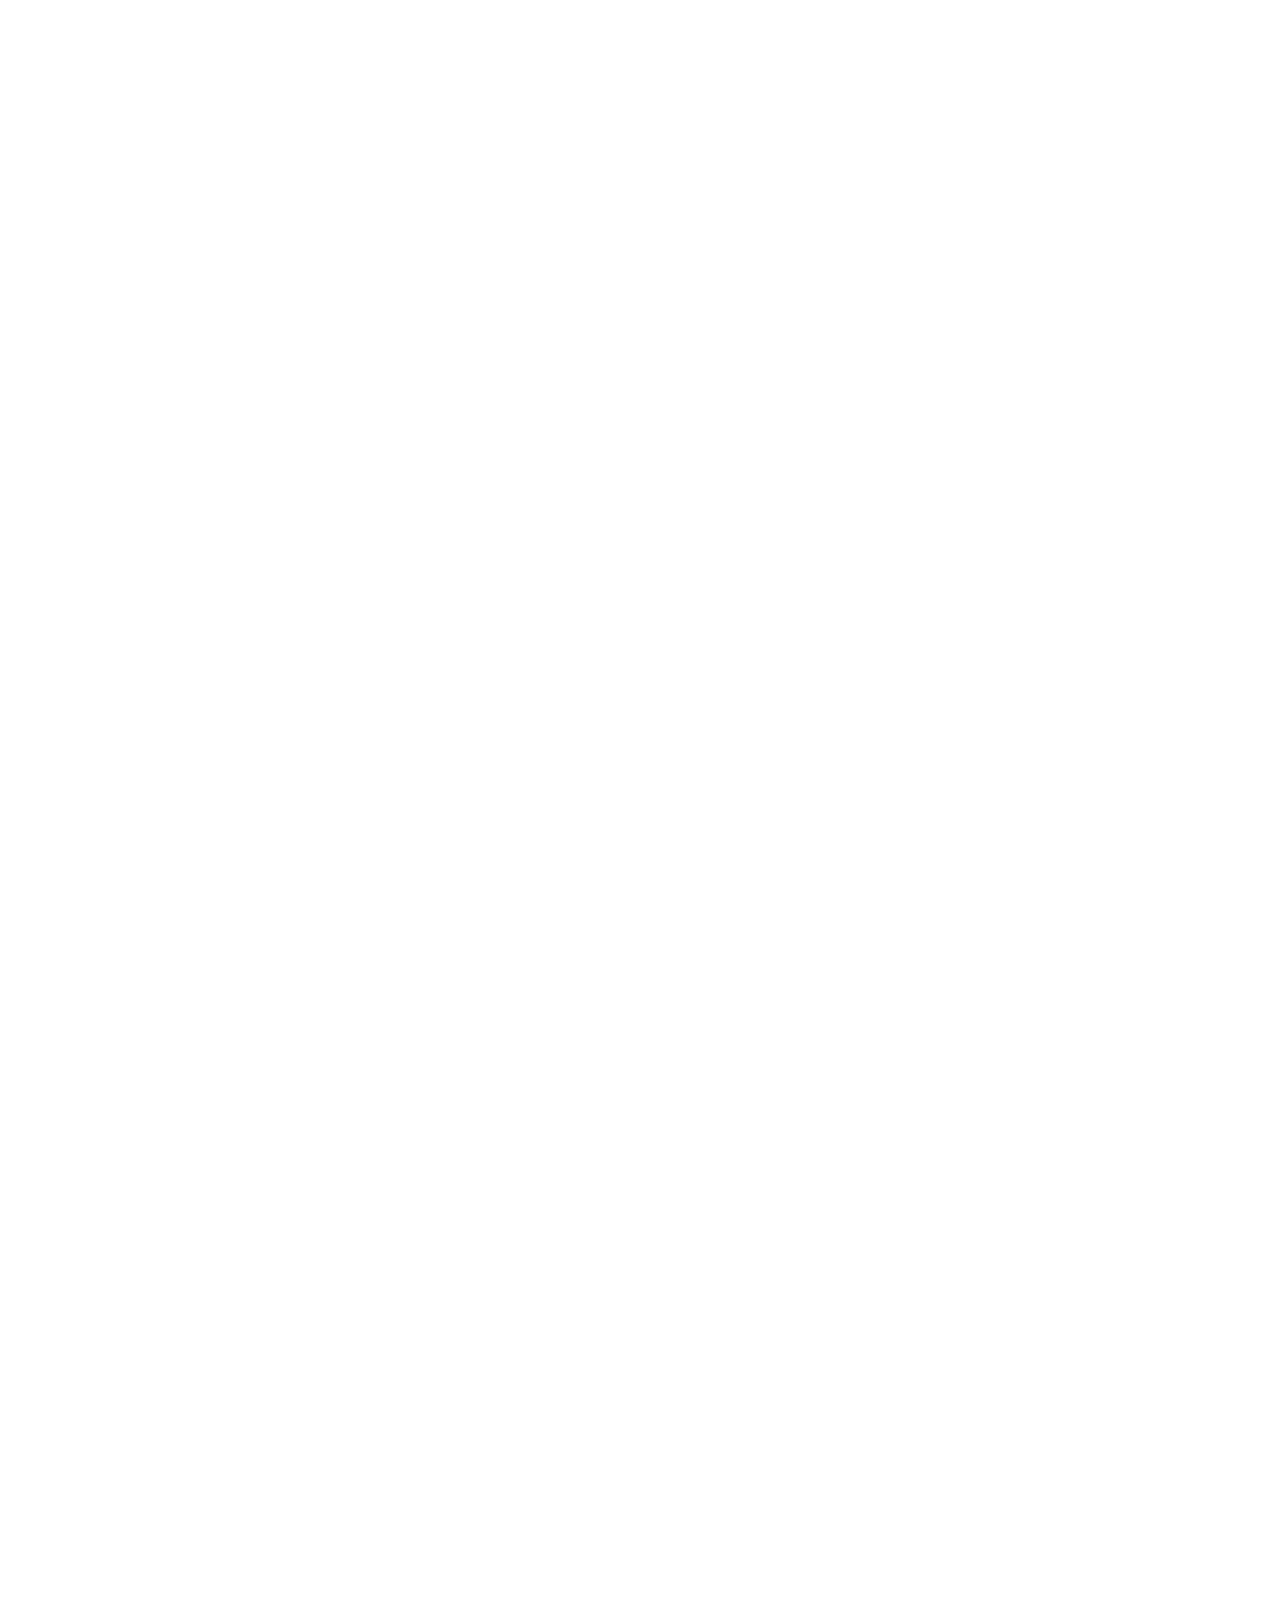
==== index.html @ 888b93f2 "Nuevo" ====
<!DOCTYPE html>
<html lang="es">
<head>
<meta charset="UTF-8">
<meta name="viewport" content="width=device-width, initial-scale=1.0">
<title>Para Ti ❤️</title>

<link rel="stylesheet" href="style.css">
<link href="https://fonts.googleapis.com/css2?family=Poppins:wght@300;400;600&family=Great+Vibes&display=swap" rel="stylesheet">
</head>

<body class="inicio">

<audio id="musica" autoplay loop>
    <source src="music/romantica.mp3" type="audio/mp3">
</audio>

<div class="overlay"></div>
<div class="sparkles"></div>

<div class="contenido glass">

    <h2 class="subtitulo">
        Para la niña más especial de mi vida ❤️
    </h2>

    <h1>
        Desde que llegaste a mi vida...
    </h1>

    <p class="texto">
        Nunca imaginé que alguien pudiera hacerme sentir tantas cosas bonitas al mismo tiempo.
        Contigo aprendí que incluso los días simples pueden sentirse especiales.
    </p>

    <p class="texto">
        Poco a poco te convertiste en mi lugar seguro, en mi felicidad diaria,
        en esa persona que siempre quiero tener cerca.
    </p>

    <p class="texto">
        Gracias por existir, por quedarte, por hacerme sonreír y por darle color a mi vida.
        Porque aunque quizás no te lo diga siempre...
        significas muchísimo para mí ❤️
    </p>

    <div class="contador" id="contador"></div>

    <div class="galeria">
        <img src="img/satoru1.jpg">
        <img src="img/satoru2.jpg">
        <img src="img/satoru3.jpg">
        <img src="img/satoru4.jpg">
        <img src="img/satoru5.jpg">
        <img src="img/satoru6.jpg">
    </div>

    <div class="frase">
        “Y entre todas las personas del mundo...
        tú sigues siendo mi lugar favorito.” ❤️
    </div>

    <a href="sorpresa.html" class="boton cinematico">
        💌 Tengo algo importante para ti
    </a>

</div>

<script src="script.js"></script>
</body>
</html>
---- style.css ----
*{
transform:translateY(110vh) rotate(360deg);
opacity:0;
}

.sparkles::before,
.sparkles::after{
content:'';
position:fixed;
width:100%;
height:100%;
background-image:radial-gradient(white 1px,transparent 1px);
background-size:50px 50px;
opacity:0.15;
animation:moveStars 25s linear infinite;
}

@keyframes moveStars{
from{transform:translateY(0);}
to{transform:translateY(100px);}
}

.carta{
position:relative;
width:600px;
max-width:100%;
margin:auto;
padding:60px 30px;
border-radius:30px;
background:rgba(255,255,255,0.08);
cursor:pointer;
transition:1s;
}

.carta:hover{
transform:scale(1.03);
}

.botones{
display:flex;
justify-content:center;
gap:30px;
margin-top:40px;
flex-wrap:wrap;
}

#respuesta{
margin-top:40px;
font-size:45px;
font-family:'Great Vibes',cursive;
color:#ffd6e7;
}

#fuegos{
position:fixed;
top:0;
left:0;
width:100%;
height:100%;
pointer-events:none;
}

@media(max-width:768px){

h1{
font-size:55px;
}

.texto{
font-size:17px;
}

.frase{
font-size:28px;
}

.galeria img{
height:220px;
}

.boton{
width:100%;
}
}
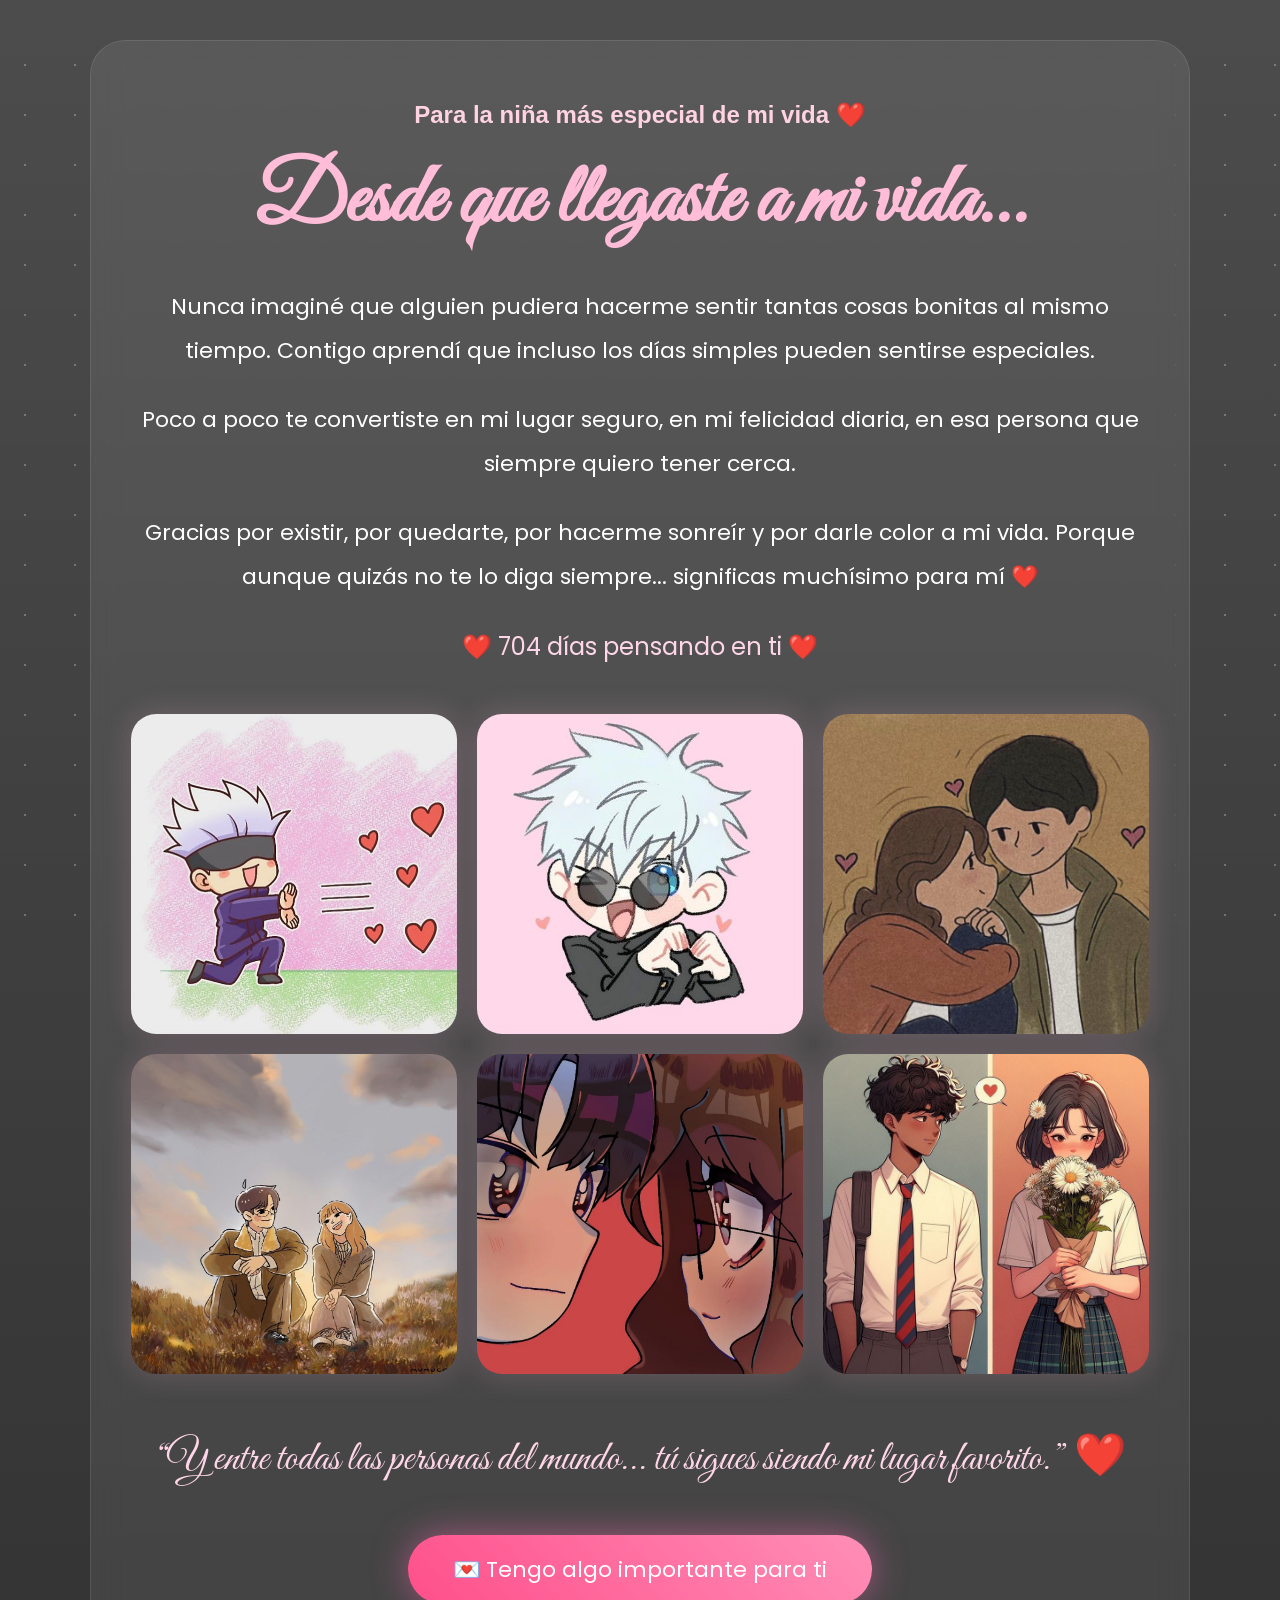
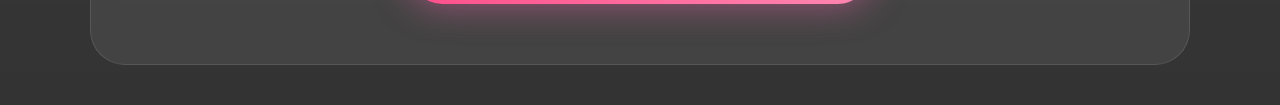
==== commit 81d35da4: "renova" ====
--- a/index.html
+++ b/index.html
@@ -12,7 +12,7 @@
 <body class="inicio">
 
 <audio id="musica" autoplay loop>
-    <source src="music/romantica.mp3" type="audio/mp3">
+    <source src="music/Reik - Creo En Ti (LetraLyrics).mp3" type="audio/mp3">
 </audio>
 
 <div class="overlay"></div>
--- a/style.css
+++ b/style.css
@@ -1,6 +1,168 @@
 *{
+margin:0;
+padding:0;
+box-sizing:border-box;
+}
+
+body{
+font-family:'Poppins',sans-serif;
+overflow-x:hidden;
+min-height:100vh;
+position:relative;
+}
+
+.inicio,
+.sorpresa,
+.final{
+background-size:cover;
+background-position:center;
+background-attachment:fixed;
+}
+
+.inicio{
+background:
+linear-gradient(rgba(0,0,0,0.7),rgba(0,0,0,0.8)),
+url('https://images.unsplash.com/photo-1518199266791-5375a83190b7?q=80&w=2070');
+}
+
+.sorpresa{
+background:
+linear-gradient(rgba(0,0,0,0.7),rgba(0,0,0,0.8)),
+url('https://images.unsplash.com/photo-1516589178581-6cd7833ae3b2?q=80&w=2070');
+}
+
+.final{
+background:
+linear-gradient(rgba(0,0,0,0.7),rgba(0,0,0,0.85)),
+url('https://images.unsplash.com/photo-1517841905240-472988babdf9?q=80&w=2070');
+}
+
+.glass{
+backdrop-filter:blur(15px);
+background:rgba(255,255,255,0.08);
+border:1px solid rgba(255,255,255,0.1);
+}
+
+.contenido{
+width:90%;
+max-width:1100px;
+margin:auto;
+padding:60px 40px;
+text-align:center;
+color:white;
+border-radius:35px;
+margin-top:40px;
+margin-bottom:40px;
+animation:fade 2s ease;
+}
+
+.subtitulo{
+font-size:24px;
+color:#ffd3e2;
+margin-bottom:20px;
+}
+
+h1{
+font-family:'Great Vibes',cursive;
+font-size:85px;
+color:#ffbdd8;
+margin-bottom:30px;
+}
+
+.texto{
+font-size:22px;
+line-height:2;
+margin-bottom:25px;
+}
+
+.contador{
+margin:30px 0;
+font-size:24px;
+color:#ffd6e7;
+}
+
+.galeria{
+display:grid;
+grid-template-columns:repeat(auto-fit,minmax(240px,1fr));
+gap:20px;
+margin-top:50px;
+margin-bottom:50px;
+}
+
+.galeria img{
+width:100%;
+height:320px;
+object-fit:cover;
+border-radius:25px;
+transition:0.5s;
+box-shadow:0 0 30px rgba(255,182,217,0.2);
+}
+
+.galeria img:hover{
+transform:scale(1.05) translateY(-10px);
+}
+
+.frase{
+font-family:'Great Vibes',cursive;
+font-size:42px;
+margin-bottom:40px;
+color:#ffd6e7;
+line-height:1.7;
+}
+
+.boton{
+display:inline-block;
+padding:18px 45px;
+background:linear-gradient(45deg,#ff4f8b,#ff8fb6);
+color:white;
+text-decoration:none;
+border:none;
+border-radius:60px;
+font-size:22px;
+cursor:pointer;
+transition:0.4s;
+box-shadow:0 0 35px rgba(255,105,180,0.5);
+}
+
+.boton:hover{
+transform:scale(1.08);
+}
+
+.cinematico{
+animation:pulse 2s infinite;
+}
+
+@keyframes pulse{
+0%{transform:scale(1);}
+50%{transform:scale(1.05);}
+100%{transform:scale(1);}
+}
+
+@keyframes fade{
+from{
+opacity:0;
+transform:translateY(50px);
+}
+
+to{
+opacity:1;
+transform:translateY(0);
+}
+}
+
+.corazon{
+position:fixed;
+top:-10px;
+animation:caer linear forwards;
+pointer-events:none;
+z-index:999;
+}
+
+@keyframes caer{
+to{
 transform:translateY(110vh) rotate(360deg);
 opacity:0;
+}
 }
 
 .sparkles::before,
@@ -81,4 +243,5 @@
 .boton{
 width:100%;
 }
+
 }
